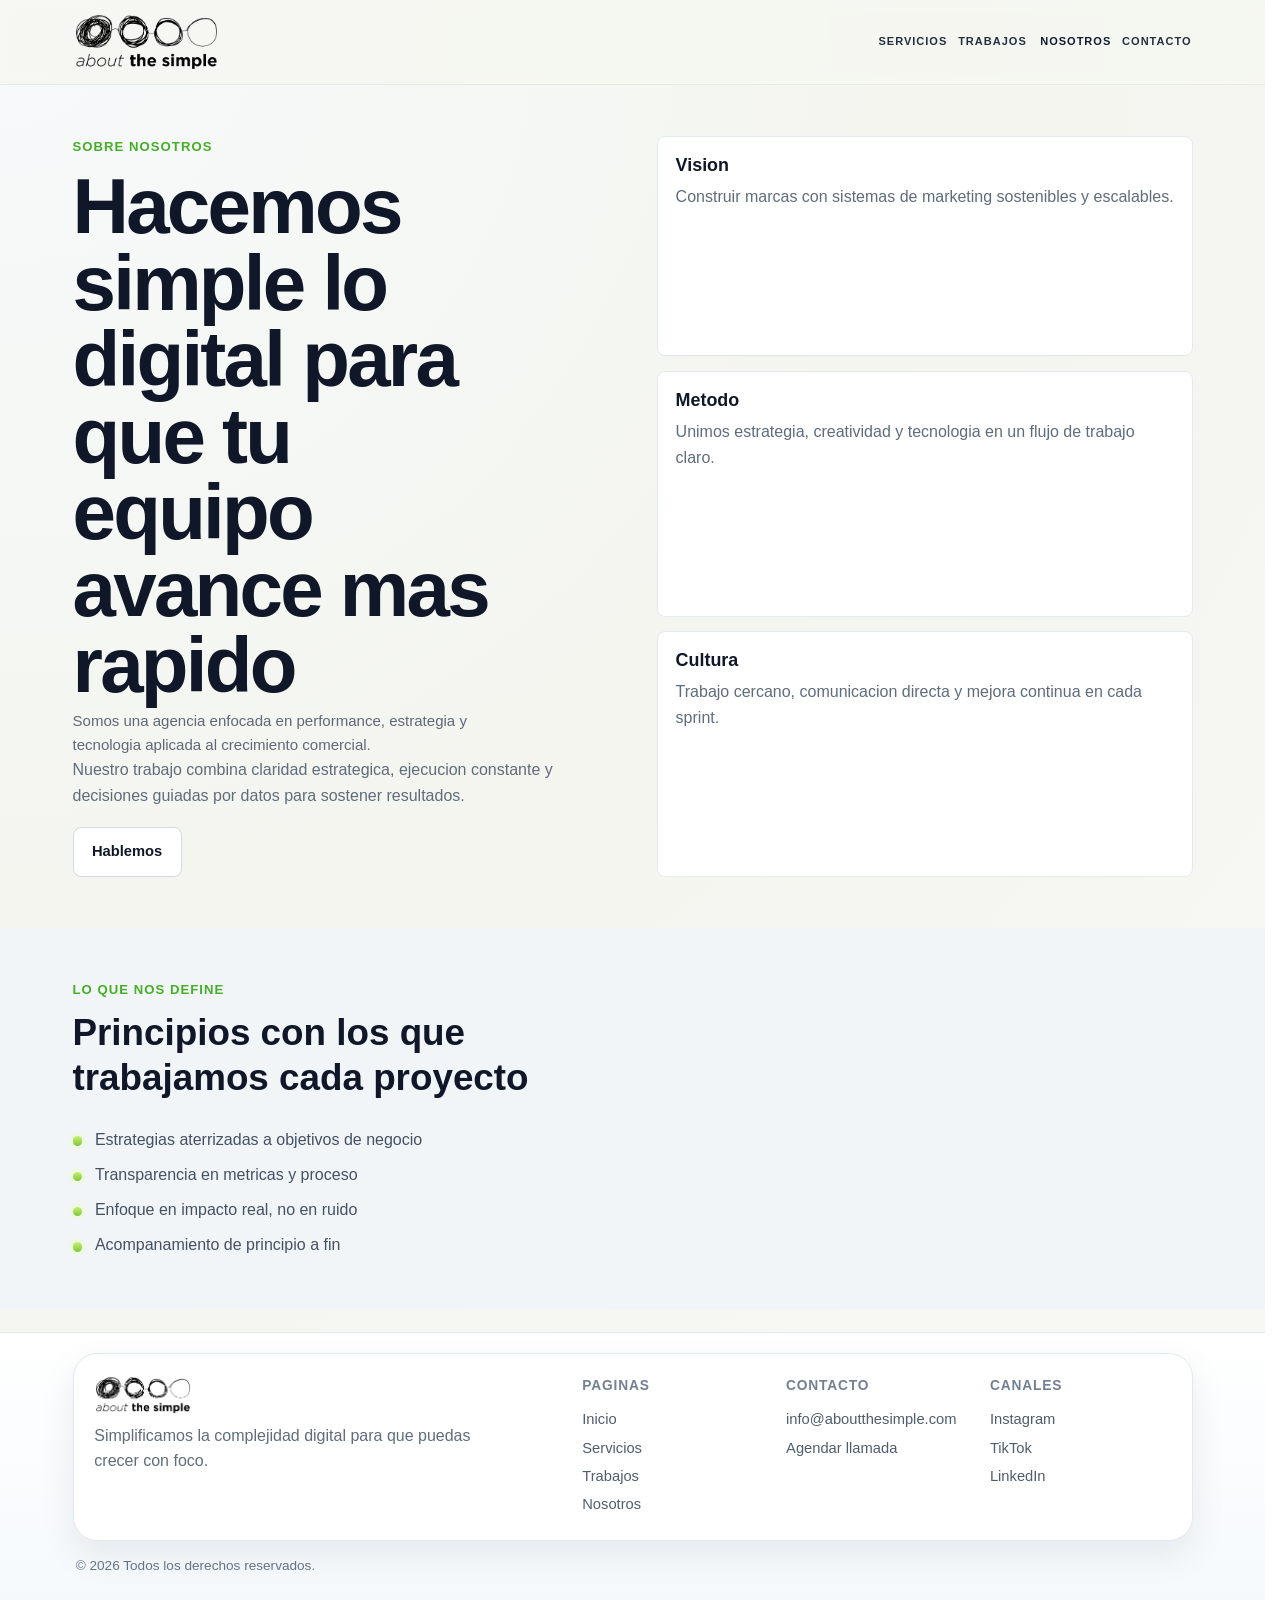
==== AboutTheSimple/nosotros.html @ 00729fb2 "Cambios" ====
<!doctype html>
<html lang="es">
  <head>
    <meta charset="utf-8" />
    <meta name="viewport" content="width=device-width, initial-scale=1" />
    <title>Nosotros | About the Simple</title>
    <meta
      name="description"
      content="Conoce al equipo de About the Simple y nuestro enfoque para simplificar el crecimiento digital."
    />
    <link rel="stylesheet" href="styles.css" />
    <script defer src="script.js"></script>
  </head>
  <body>
    <a class="skip-link" href="#contenido">Saltar al contenido</a>

    <header class="site-header" id="inicio">
      <div class="container nav-wrap">
        <nav class="floating-nav nav-left" aria-label="Navegacion izquierda">
          <a href="servicios.html">Servicios</a>
          <a href="trabajos.html">Trabajos</a>
        </nav>

        <a class="brand" href="index.html#inicio" aria-label="Ir al inicio de About the Simple">
          <img
            class="brand-logo"
            src="assets/about-the-simple-logo-transparent.png"
            width="794"
            height="324"
            alt="About the Simple"
          />
        </a>

        <nav class="floating-nav nav-right" aria-label="Navegacion derecha">
          <a class="is-active" href="nosotros.html">Nosotros</a>
          <a href="index.html#contacto">Contacto</a>
        </nav>

        <button
          class="menu-toggle"
          type="button"
          aria-expanded="false"
          aria-controls="site-nav"
          aria-label="Abrir menu principal"
        >
          <span></span>
          <span></span>
          <span></span>
        </button>

        <nav id="site-nav" class="site-nav" aria-label="Navegacion principal">
          <a href="servicios.html">Servicios</a>
          <a href="trabajos.html">Trabajos</a>
          <a class="is-active" href="nosotros.html">Nosotros</a>
          <a href="index.html#contacto">Contacto</a>
        </nav>
      </div>
    </header>
    <button class="menu-backdrop" type="button" aria-label="Cerrar menu principal" hidden></button>

    <main id="contenido">
      <section class="section">
        <div class="container split">
          <div class="reveal">
            <p class="eyebrow">Sobre nosotros</p>
            <h1>Hacemos simple lo digital para que tu equipo avance mas rapido</h1>
            <p class="lead">
              Somos una agencia enfocada en performance, estrategia y tecnologia aplicada al
              crecimiento comercial.
            </p>
            <p>
              Nuestro trabajo combina claridad estrategica, ejecucion constante y decisiones guiadas
              por datos para sostener resultados.
            </p>
            <a class="btn btn-ghost" href="index.html#contacto">Hablemos</a>
          </div>

          <div class="stack about-stack reveal">
            <article class="surface-card">
              <h3>Vision</h3>
              <p>Construir marcas con sistemas de marketing sostenibles y escalables.</p>
            </article>
            <article class="surface-card">
              <h3>Metodo</h3>
              <p>Unimos estrategia, creatividad y tecnologia en un flujo de trabajo claro.</p>
            </article>
            <article class="surface-card">
              <h3>Cultura</h3>
              <p>Trabajo cercano, comunicacion directa y mejora continua en cada sprint.</p>
            </article>
          </div>
        </div>
      </section>

      <section class="section section-soft">
        <div class="container">
          <div class="section-head reveal">
            <p class="eyebrow">Lo que nos define</p>
            <h2>Principios con los que trabajamos cada proyecto</h2>
          </div>
          <ul class="check-list reveal">
            <li>Estrategias aterrizadas a objetivos de negocio</li>
            <li>Transparencia en metricas y proceso</li>
            <li>Enfoque en impacto real, no en ruido</li>
            <li>Acompanamiento de principio a fin</li>
          </ul>
        </div>
      </section>
    </main>

    <footer class="site-footer taped-footer">
      <div class="container taped-shell reveal">
        <div class="taped-main">
          <div class="taped-brand">
            <a class="brand-link" href="index.html#inicio" aria-label="About the Simple">
              <img
                class="brand-logo brand-logo-footer"
                src="assets/about-the-simple-logo-transparent.png"
                width="794"
                height="324"
                alt="About the Simple"
              />
            </a>
            <p>Simplificamos la complejidad digital para que puedas crecer con foco.</p>
          </div>

          <div class="taped-links">
            <div>
              <h4>Paginas</h4>
              <a href="index.html#inicio">Inicio</a>
              <a href="servicios.html">Servicios</a>
              <a href="trabajos.html">Trabajos</a>
              <a href="nosotros.html">Nosotros</a>
            </div>
            <div>
              <h4>Contacto</h4>
              <a href="mailto:info@aboutthesimple.com">info@aboutthesimple.com</a>
              <a href="index.html#contacto">Agendar llamada</a>
            </div>
            <div>
              <h4>Canales</h4>
              <a href="https://instagram.com/aboutthesimple">Instagram</a>
              <a href="https://tiktok.com/@about.thesimple">TikTok</a>
              <a href="https://linkedin.com/company/aboutthesimple">LinkedIn</a>
            </div>
          </div>
        </div>
      </div>
      <div class="container taped-bottom">
        <div class="bottom-left">
          <p>&copy; <span id="year"></span> Todos los derechos reservados.</p>
        </div>
      </div>
    </footer>
  </body>
</html>
---- AboutTheSimple/styles.css ----
:root {
  --bg: #ffffff;
  --bg-soft: #f2f5f8;
  --surface: #ffffff;
  --text: #0f1728;
  --muted: #5f6c7b;
  --border: #d8e0e8;
  --accent: #16c7e8;
  --accent-soft: #e5fbff;
  --accent-lime: #c5f26f;
  --accent-purple: #6a5eff;
  --shadow-soft: 0 12px 32px rgba(15, 23, 40, 0.1);
  --shadow-card: 0 8px 24px rgba(8, 15, 35, 0.08);
  --radius: 8px;
  --container: min(1120px, 92vw);
  --space-1: clamp(0.6rem, 1vw, 0.85rem);
  --space-2: clamp(0.9rem, 1.5vw, 1.25rem);
  --space-3: clamp(1.2rem, 2vw, 1.75rem);
  --space-4: clamp(1.8rem, 2.8vw, 2.5rem);
  --space-5: clamp(2.4rem, 4vw, 4.2rem);
}

/* Base reset and page scaffolding */
*,
*::before,
*::after {
  box-sizing: border-box;
}

html {
  scroll-behavior: smooth;
  scrollbar-gutter: stable;
}

body {
  margin: 0;
  font-family: "Sora", "Space Grotesk", "Aptos", "Trebuchet MS", sans-serif;
  color: var(--text);
  background: radial-gradient(circle at 0% 0%, #f7fafb 0%, #f4f5ef 45%, #f8f8f5 100%) no-repeat;
  line-height: 1.6;
}

body.nav-open {
  overflow: hidden;
  touch-action: none;
}

img {
  display: block;
  max-width: 100%;
  height: auto;
}

a {
  color: inherit;
  text-decoration: none;
}

.container {
  width: var(--container);
  margin-inline: auto;
}

.section {
  padding: var(--space-5) 0;
}

.section-soft {
  background: var(--bg-soft);
}

.skip-link {
  position: absolute;
  left: 0;
  top: -100%;
  background: var(--text);
  color: #fff;
  padding: 0.7rem 1rem;
  z-index: 9999;
}

.skip-link:focus {
  top: 0;
}

.site-header {
  position: sticky;
  top: 0;
  z-index: 120;
  background: rgba(246, 247, 241, 0.82);
  backdrop-filter: blur(6px);
  border-bottom: 1px solid #e8e9e0;
}

.nav-wrap {
  position: relative;
  display: flex;
  align-items: center;
  justify-content: flex-start;
  gap: 0.32rem;
  min-height: 84px;
}

.brand {
  position: static;
  display: inline-flex;
  align-items: center;
  justify-content: center;
  line-height: 0;
  order: 1;
  margin-right: auto;
}

.brand-logo {
  display: block;
  width: auto;
  height: 60px;
  filter: invert(1);
}

.brand-logo-footer {
  height: 40px;
}

.brand-mark {
  width: 18px;
  height: 18px;
  border-radius: 2px;
  background: linear-gradient(135deg, #f2c62f 0%, #dbac0b 100%);
  transform: rotate(45deg);
}

.floating-nav {
  position: static;
  display: flex;
  align-items: center;
  gap: clamp(0.28rem, 0.7vw, 0.62rem);
}

.nav-left {
  order: 2;
  margin-right: 0.2rem;
}

.nav-right {
  order: 3;
  margin-left: 0.2rem;
}

.floating-nav a {
  color: #222f40;
  font-weight: 700;
  font-size: 0.69rem;
  letter-spacing: 0.09em;
  text-transform: uppercase;
  white-space: nowrap;
  padding: 0.14rem 0.06rem;
  border: 0;
  background: transparent;
  transition: color 0.25s ease;
}

.floating-nav a:hover,
.floating-nav a.is-active {
  color: #101b2f;
}

.site-nav {
  position: fixed;
  top: 0;
  right: 0;
  width: min(280px, 82vw);
  height: 100dvh;
  display: flex;
  flex-direction: column;
  align-items: stretch;
  gap: 0.35rem;
  padding: 5.1rem 1rem 1rem;
  background: rgba(255, 255, 255, 0.97);
  backdrop-filter: blur(9px);
  border-left: 1px solid #dbe5ee;
  box-shadow: -24px 0 40px rgba(15, 23, 42, 0.13);
  transform: translateX(106%);
  opacity: 0;
  pointer-events: none;
  transition:
    transform 0.45s cubic-bezier(0.22, 1, 0.36, 1),
    opacity 0.3s ease;
  z-index: 75;
}

.site-nav.is-open {
  transform: translateX(0);
  opacity: 1;
  pointer-events: auto;
}

.site-nav a {
  color: #4e5a68;
  font-weight: 600;
  font-size: 1rem;
  padding: 0.75rem 0.7rem;
  border-radius: 8px;
  background: #ffffff;
  border: 1px solid #e2e9f0;
  box-shadow: 0 4px 14px rgba(15, 23, 42, 0.05);
  transform: translateX(18px);
  opacity: 0;
  transition:
    color 0.2s ease,
    transform 0.35s ease,
    opacity 0.35s ease,
    background-color 0.2s ease;
}

.site-nav a:hover,
.site-nav a.is-active {
  color: var(--text);
  background: #f4fbff;
}

.site-nav.is-open a {
  transform: translateX(0);
  opacity: 1;
}

.site-nav.is-open a:nth-child(1) {
  transition-delay: 0.08s;
}

.site-nav.is-open a:nth-child(2) {
  transition-delay: 0.14s;
}

.site-nav.is-open a:nth-child(3) {
  transition-delay: 0.2s;
}

.site-nav.is-open a:nth-child(4) {
  transition-delay: 0.26s;
}

.site-nav.is-open a:nth-child(5) {
  transition-delay: 0.32s;
}

.site-nav .btn {
  margin-top: 0.35rem;
  text-decoration: none;
  color: #fff;
  border: 0;
  box-shadow: var(--shadow-card);
}

.site-nav .btn:hover,
.site-nav .btn:focus-visible,
.site-nav .btn.is-active {
  color: #fff;
  background: linear-gradient(90deg, var(--accent) 0%, #0ea8c3 100%);
}

.menu-toggle {
  display: none;
  width: 44px;
  height: 44px;
  border-radius: var(--radius);
  border: 1px solid #dce7f1;
  background: rgba(255, 255, 255, 0.96);
  padding: 0.7rem;
  cursor: pointer;
  position: fixed;
  top: 18px;
  right: max(1.1rem, calc((100vw - var(--container)) / 2));
  z-index: 95;
  transition:
    background-color 0.2s ease,
    border-color 0.2s ease,
    opacity 0.35s ease,
    transform 0.45s cubic-bezier(0.22, 1, 0.36, 1);
}

.menu-toggle span {
  display: block;
  position: absolute;
  left: 10px;
  width: 22px;
  height: 2px;
  margin: 0;
  background: #243046;
  transition: transform 0.3s ease, opacity 0.2s ease, top 0.2s ease;
}

.menu-toggle span:nth-child(1) {
  top: 13px;
}

.menu-toggle span:nth-child(2) {
  top: 20px;
}

.menu-toggle span:nth-child(3) {
  top: 27px;
}

.menu-toggle.is-open {
  background: rgba(255, 255, 255, 0.96);
  border-color: #dce7f1;
}

.menu-toggle.is-open span:nth-child(1) {
  top: 20px;
  transform: rotate(45deg);
}

.menu-toggle.is-open span:nth-child(2) {
  opacity: 0;
}

.menu-toggle.is-open span:nth-child(3) {
  top: 20px;
  transform: rotate(-45deg);
}

.menu-backdrop {
  position: fixed;
  inset: 0;
  border: 0;
  padding: 0;
  background: rgba(7, 15, 29, 0.3);
  backdrop-filter: blur(2px);
  opacity: 0;
  pointer-events: none;
  transition: opacity 0.28s ease;
  z-index: 70;
}

.menu-backdrop.is-open {
  opacity: 1;
  pointer-events: auto;
}

/* Hero */
.hero {
  position: relative;
  padding-top: clamp(2.8rem, 7.5vw, 6.1rem);
  padding-bottom: clamp(2.6rem, 5vw, 4rem);
}

.hero-grid {
  display: grid;
  grid-template-columns: 1.08fr 0.92fr;
  align-items: center;
  gap: clamp(2rem, 4.2vw, 3.4rem);
}

.hero-bounce {
  opacity: 0;
  will-change: transform, opacity;
  animation: hero-slide-bounce 1.15s cubic-bezier(0.22, 1, 0.36, 1) 0.12s forwards;
}

.hero-chip {
  display: inline-flex;
  align-items: center;
  margin: 0 0 1rem;
  padding: 0.42rem 0.9rem;
  border-radius: 999px;
  background: #f2c22a;
  color: #1d2431;
  font-weight: 800;
  font-size: 0.74rem;
  letter-spacing: 0.08em;
  text-transform: uppercase;
}

.eyebrow {
  margin: 0 0 0.7rem;
  color: #44af26;
  font-weight: 700;
  font-size: 0.82rem;
  text-transform: uppercase;
  letter-spacing: 0.08em;
}

h1,
h2,
h3 {
  margin: 0;
  font-family: "Space Grotesk", "Sora", "Aptos", sans-serif;
  line-height: 1.2;
  text-wrap: balance;
}

h1 {
  font-size: clamp(2.4rem, 6.1vw, 5.35rem);
  line-height: 0.98;
  letter-spacing: -0.035em;
  max-width: 9.8ch;
}

.hero-highlight {
  color: #9bb7b0;
  font-style: italic;
  font-weight: 700;
}

.hero-flow {
  margin: 1.45rem 0 1.2rem;
  height: 20px;
  position: relative;
}

.hero-flow::before {
  content: "";
  position: absolute;
  left: -2%;
  right: -6%;
  top: 8px;
  height: 2px;
  background: linear-gradient(90deg, #d8dad4, #e6e7de);
}

.hero-flow span {
  position: absolute;
  left: 42%;
  top: -2px;
  width: 160px;
  height: 24px;
  border: 2px solid #d8dad4;
  border-left: 0;
  border-radius: 0 999px 999px 0;
  background: transparent;
}

h2 {
  font-size: clamp(1.55rem, 3vw, 2.3rem);
  margin-bottom: 1rem;
}

h3 {
  font-size: 1.12rem;
  margin-bottom: 0.5rem;
}

p {
  margin: 0;
  color: var(--muted);
}

.lead {
  margin-top: 0.3rem;
  max-width: 52ch;
  color: #5f6878;
  font-size: 0.94rem;
}

.hero-actions {
  display: flex;
  flex-wrap: wrap;
  align-items: center;
  gap: 1rem;
  margin-top: 1.8rem;
}

.hero-primary {
  display: inline-flex;
  align-items: center;
  gap: 0.58rem;
  background: #0b111c;
  color: #fff;
  border-radius: 999px;
  border: 1px solid #151e2e;
  padding: 0.78rem 0.82rem 0.78rem 1.1rem;
  font-weight: 700;
  font-size: 0.78rem;
  letter-spacing: 0.08em;
  text-transform: uppercase;
}

.hero-primary span {
  display: inline-grid;
  place-items: center;
  width: 22px;
  height: 22px;
  border-radius: 999px;
  border: 1px solid rgba(255, 255, 255, 0.45);
  font-size: 0.94rem;
}

.hero-secondary {
  color: #202d3d;
  font-weight: 700;
  letter-spacing: 0.07em;
  text-transform: uppercase;
  font-size: 0.77rem;
}

.hero-secondary:hover,
.hero-secondary:focus-visible {
  color: #0f1728;
}

.btn {
  display: inline-flex;
  align-items: center;
  justify-content: center;
  gap: 0.45rem;
  background: linear-gradient(90deg, var(--accent) 0%, #0ea8c3 100%);
  color: #fff;
  border: 0;
  border-radius: var(--radius);
  padding: 0.75rem 1.15rem;
  font-weight: 700;
  font-size: 0.92rem;
  cursor: pointer;
  box-shadow: var(--shadow-card);
  transition: transform 0.2s ease, box-shadow 0.2s ease;
}

.btn:hover,
.btn:focus-visible {
  transform: translateY(-1px);
  box-shadow: 0 12px 24px rgba(22, 199, 232, 0.25);
}

.btn-sm {
  padding: 0.62rem 0.9rem;
  font-size: 0.85rem;
}

.btn-ghost {
  margin-top: 1.2rem;
  background: #fff;
  color: #0f1728;
  border: 1px solid #cfdae5;
  box-shadow: none;
}

.text-link {
  color: #334155;
  text-decoration: underline;
  text-decoration-color: #bccad8;
  text-underline-offset: 3px;
  font-weight: 600;
}

.hero-media {
  margin: 0;
  position: relative;
  border-radius: 18px;
  overflow: hidden;
  background: linear-gradient(145deg, #eee7d2, #f7f5eb);
  border: 1px solid #eee9d9;
  min-height: 520px;
  display: grid;
  align-items: end;
}

.hero-media::before {
  content: "";
  position: absolute;
  top: 6%;
  right: -10%;
  width: 70%;
  height: 40%;
  border-radius: 30px;
  background: rgba(215, 208, 177, 0.25);
}

.hero-media img {
  border-radius: 0;
  box-shadow: none;
  border: 0;
  width: 100%;
  height: 100%;
  object-fit: cover;
}

.hero-note {
  position: absolute;
  left: clamp(0.6rem, 2vw, 1.2rem);
  bottom: 10%;
  background: #fff;
  border-radius: var(--radius);
  border: 1px solid #e5ebf1;
  box-shadow: var(--shadow-card);
  padding: 0.75rem 0.95rem;
  color: #2a3a4b;
  font-weight: 600;
}

.hero-note span {
  display: block;
  font-weight: 400;
  color: #5b6978;
  font-size: 0.85rem;
}

.hero-note-metric small {
  display: block;
  font-size: 0.74rem;
  color: #5f6d7f;
}

.hero-note-metric strong {
  display: block;
  margin-top: 0.12rem;
  font-size: 2.12rem;
  color: #121b2a;
  line-height: 1;
}

.hero-note-mini {
  left: auto;
  right: 40%;
  bottom: 41%;
  width: 52px;
  height: 52px;
  display: grid;
  place-items: center;
  font-size: 0.82rem;
  letter-spacing: 0.08em;
  font-weight: 800;
  color: #1f2a3c;
  background: #f2c22a;
  border-color: #e8ba24;
  box-shadow: 0 10px 24px rgba(36, 38, 45, 0.18);
}

.stats-strip {
  background: transparent;
  border: 0;
}

.stats-shell {
  border-radius: 28px;
  overflow: hidden;
  border: 1px solid #e4e2d6;
  background: linear-gradient(90deg, #dde7e7 0%, #ece8da 100%);
}

.stats-grid {
  min-height: 154px;
  display: grid;
  align-items: center;
  grid-template-columns: repeat(4, 1fr);
  gap: 0;
}

.stat {
  text-align: center;
  padding: 1.1rem 0.9rem;
  border-right: 1px solid rgba(54, 69, 86, 0.1);
}

.stat:last-child {
  border-right: 0;
}

.stat-value {
  margin-bottom: 0.55rem;
  color: var(--text);
  font-weight: 800;
  font-size: clamp(1.9rem, 4vw, 2.8rem);
  line-height: 1;
}

.stat-label {
  font-size: 0.72rem;
  color: #667384;
  letter-spacing: 0.12em;
  text-transform: uppercase;
}

/* Shared card and grid patterns */
.split {
  display: grid;
  grid-template-columns: repeat(2, minmax(0, 1fr));
  gap: clamp(1.4rem, 4vw, 3rem);
}

.stack {
  display: grid;
  gap: 0.9rem;
}

.about-stack {
  perspective: 1000px;
}

.about-stack .surface-card {
  transform-origin: top center;
  will-change: transform, opacity, clip-path;
}

.surface-card {
  position: relative;
  overflow: hidden;
  padding: 1.1rem;
  border-radius: var(--radius);
  border: 1px solid #e2e9f0;
  background: #fff;
  box-shadow: var(--shadow-card);
}

.surface-card::after,
.service-card::after {
  content: "";
  position: absolute;
  inset: -40% auto -40% -60%;
  width: 44%;
  background: linear-gradient(95deg, transparent 0%, rgba(255, 255, 255, 0.55) 50%, transparent 100%);
  transform: translateX(-160%) rotate(8deg);
  transition: transform 0.85s ease;
  pointer-events: none;
}

.section-head {
  max-width: 76ch;
  margin-bottom: 1.7rem;
}

.service-grid {
  display: grid;
  grid-template-columns: repeat(2, minmax(0, 1fr));
  gap: 1rem;
}

.service-card {
  position: relative;
  overflow: hidden;
  padding: 1.2rem;
  border-radius: var(--radius);
  border: 1px solid #dce5ee;
  background: #fff;
  box-shadow: var(--shadow-card);
}

.service-card p {
  margin-bottom: 0.85rem;
}

.tag-flow {
  margin: 1.4rem 0 0;
  padding: 0;
  list-style: none;
  display: flex;
  flex-wrap: wrap;
  gap: 0.7rem;
}

.tag-flow li {
  border-radius: var(--radius);
  background: #f7fbff;
  border: 1px solid #dbe9f4;
  padding: 0.55rem 0.72rem;
  font-size: 0.86rem;
  color: #435265;
}

.check-list {
  list-style: none;
  padding: 0;
  margin: 1rem 0 0;
  display: grid;
  gap: 0.6rem;
}

.check-list li {
  position: relative;
  padding-left: 1.4rem;
  color: #445163;
}

.check-list li::before {
  content: "";
  position: absolute;
  left: 0;
  top: 0.6rem;
  width: 0.6rem;
  height: 0.6rem;
  border-radius: 50%;
  background: linear-gradient(180deg, var(--accent-lime), #7ec53b);
  box-shadow: 0 0 0 4px #eef8e4;
}

.kpi-grid {
  display: grid;
  grid-template-columns: repeat(2, minmax(0, 1fr));
  gap: 0.8rem;
}

.kpi {
  min-height: 152px;
  border-radius: var(--radius);
  color: #fff;
  padding: 1rem;
  display: grid;
  align-content: end;
  box-shadow: var(--shadow-card);
}

.kpi p {
  font-size: 2rem;
  font-weight: 800;
  color: #fff;
}

.kpi span {
  color: rgba(255, 255, 255, 0.9);
  font-size: 0.88rem;
}

.kpi-dark {
  background: linear-gradient(145deg, #1b2736, #06090f);
}

.kpi-cyan {
  background: linear-gradient(145deg, #0ec2eb, #1295be);
}

.kpi-purple {
  background: linear-gradient(145deg, #6b62ff, #5a4ad0);
}

.kpi-image {
  background:
    linear-gradient(145deg, rgba(15, 30, 64, 0.45), rgba(8, 22, 50, 0.45)),
    repeating-linear-gradient(
      90deg,
      #0c4c79 0,
      #0c4c79 12px,
      #0d6ea9 12px,
      #0d6ea9 24px
    );
}

.logo-grid {
  display: grid;
  grid-template-columns: repeat(3, minmax(0, 1fr));
  gap: 0.9rem;
}

.logo-card {
  width: 100%;
  border: 1px solid #dde5ee;
  border-radius: var(--radius);
  box-shadow: var(--shadow-card);
  background: #fff;
}

.surface-card,
.service-card,
.kpi,
.logo-card {
  transition:
    transform 0.45s cubic-bezier(0.22, 1, 0.36, 1),
    box-shadow 0.45s cubic-bezier(0.22, 1, 0.36, 1),
    border-color 0.3s ease;
  will-change: transform;
}

.surface-card:hover,
.service-card:hover,
.logo-card:hover,
.kpi:hover {
  transform: translateY(-7px) scale(1.01);
  box-shadow: 0 18px 36px rgba(8, 15, 35, 0.14);
}

.surface-card:hover::after,
.service-card:hover::after {
  transform: translateX(340%) rotate(8deg);
}

.surface-card:hover,
.service-card:hover,
.logo-card:hover {
  border-color: #c7d9e8;
}

.cta-section {
  background: linear-gradient(180deg, #ffffff 0%, #f8fcff 100%);
}

.cta-shell {
  border: 1px solid #deebf7;
  border-radius: var(--radius);
  background: #fff;
  box-shadow: var(--shadow-soft);
  padding: clamp(1.2rem, 3vw, 2rem);
  display: grid;
  grid-template-columns: 1fr 1fr;
  gap: 1.2rem;
}

.social-list {
  margin: 1rem 0 0;
  list-style: none;
  padding: 0;
  display: flex;
  flex-wrap: wrap;
  gap: 0.45rem;
}

.social-list a {
  display: inline-flex;
  align-items: center;
  border: 1px solid #dbe7f2;
  border-radius: 999px;
  padding: 0.42rem 0.66rem;
  font-size: 0.84rem;
  color: #39485c;
}

.contact-form {
  border: 1px solid #dde8f2;
  border-radius: var(--radius);
  background: #fafcff;
  padding: 1rem;
  display: grid;
  gap: 0.45rem;
}

.contact-form h3 {
  margin-bottom: 0.25rem;
}

.contact-form label {
  font-size: 0.88rem;
  color: #425063;
  margin-top: 0.25rem;
}

.contact-form input,
.contact-form textarea {
  width: 100%;
  border: 1px solid #cfdce8;
  border-radius: 8px;
  font: inherit;
  padding: 0.65rem 0.72rem;
  background: #fff;
}

.contact-form input:focus-visible,
.contact-form textarea:focus-visible,
.btn:focus-visible,
.hero-primary:focus-visible,
.floating-nav a:focus-visible,
.site-nav a:focus-visible,
.text-link:focus-visible,
.social-list a:focus-visible {
  outline: 3px solid rgba(22, 199, 232, 0.28);
  outline-offset: 2px;
}

.taped-footer {
  margin-top: 1.4rem;
  border-top: 1px solid #e1e8f1;
  padding: 1.3rem 0 2rem;
  background: linear-gradient(180deg, #ffffff 0%, #f5f9fc 100%);
}

.taped-shell {
  position: relative;
  border-radius: 24px;
  border: 1px solid #e0e8f1;
  background: #ffffff;
  box-shadow: 0 14px 36px rgba(8, 15, 35, 0.08);
  padding: clamp(1rem, 2vw, 1.3rem);
}

.tape {
  position: absolute;
  top: -15px;
  width: 74px;
  height: 34px;
  background: #222;
  opacity: 0.93;
  pointer-events: none;
  border-radius: 3px;
}

.tape::before {
  content: "";
  position: absolute;
  inset: 4px;
  border: 1px dashed rgba(255, 255, 255, 0.18);
  border-radius: 2px;
}

.tape-left {
  left: -16px;
  transform: rotate(-24deg);
}

.tape-right {
  right: -16px;
  transform: rotate(78deg);
}

.taped-main {
  display: grid;
  grid-template-columns: minmax(0, 1.1fr) minmax(0, 1.4fr);
  gap: clamp(1rem, 2vw, 2rem);
  align-items: start;
}

.brand-link {
  display: inline-flex;
  align-items: center;
  line-height: 0;
  margin-bottom: 0.45rem;
}

.taped-brand p {
  max-width: 44ch;
  color: #5f6d7c;
}

.taped-links {
  display: grid;
  grid-template-columns: repeat(3, minmax(0, 1fr));
  gap: clamp(0.9rem, 1.8vw, 1.6rem);
}

.taped-links h4 {
  margin: 0 0 0.55rem;
  font-size: 0.86rem;
  text-transform: uppercase;
  letter-spacing: 0.06em;
  color: #738093;
}

.taped-links a {
  display: block;
  font-size: 0.92rem;
  color: #4f5d6d;
  padding: 0.15rem 0;
  width: fit-content;
  transition: color 0.2s ease;
}

.taped-links a:hover {
  color: #132034;
}

.taped-bottom {
  display: flex;
  justify-content: space-between;
  align-items: center;
  gap: 1rem;
  margin-top: 0.85rem;
  padding: 0 0.2rem;
}

.bottom-left p {
  margin: 0;
  font-size: 0.85rem;
  color: #687687;
}

.legal-links {
  margin-top: 0.42rem;
  display: flex;
  flex-wrap: wrap;
  gap: 0.75rem;
}

.legal-links a {
  font-size: 0.83rem;
  color: #6d7b8a;
}

.footer-social {
  display: flex;
  align-items: center;
  gap: 0.6rem;
}

.footer-social a {
  width: 36px;
  height: 36px;
  border-radius: 999px;
  border: 1px solid #d7e1eb;
  background: #fff;
  display: inline-flex;
  align-items: center;
  justify-content: center;
  transition: transform 0.2s ease, border-color 0.2s ease;
}

.footer-social a:hover {
  transform: translateY(-2px);
  border-color: #b8cde0;
}

.footer-social svg {
  width: 16px;
  height: 16px;
  fill: #3e4b5e;
}

.taped-links a:focus-visible,
.legal-links a:focus-visible,
.footer-social a:focus-visible,
.brand-link:focus-visible {
  outline: 3px solid rgba(22, 199, 232, 0.28);
  outline-offset: 2px;
}

/* Motion utility */
.reveal {
  opacity: 0;
  transform: translateY(16px);
  transition: opacity 0.55s ease, transform 0.55s ease;
}

.reveal.is-visible {
  opacity: 1;
  transform: translateY(0);
}

.service-card.reveal.is-visible,
.stat.reveal.is-visible,
.logo-card.reveal.is-visible {
  animation: card-rise 0.75s cubic-bezier(0.22, 1, 0.36, 1) both;
}

.service-grid .service-card.reveal.is-visible:nth-child(1),
.stats-grid .stat.reveal.is-visible:nth-child(1),
.logo-grid .logo-card.reveal.is-visible:nth-child(1) {
  animation-delay: 0.05s;
}

.service-grid .service-card.reveal.is-visible:nth-child(2),
.stats-grid .stat.reveal.is-visible:nth-child(2),
.logo-grid .logo-card.reveal.is-visible:nth-child(2) {
  animation-delay: 0.12s;
}

.service-grid .service-card.reveal.is-visible:nth-child(3),
.stats-grid .stat.reveal.is-visible:nth-child(3),
.logo-grid .logo-card.reveal.is-visible:nth-child(3) {
  animation-delay: 0.19s;
}

.service-grid .service-card.reveal.is-visible:nth-child(4),
.stats-grid .stat.reveal.is-visible:nth-child(4),
.logo-grid .logo-card.reveal.is-visible:nth-child(4) {
  animation-delay: 0.26s;
}

.logo-grid .logo-card.reveal.is-visible:nth-child(5) {
  animation-delay: 0.33s;
}

.logo-grid .logo-card.reveal.is-visible:nth-child(6) {
  animation-delay: 0.4s;
}

.stack:not(.about-stack).reveal.is-visible .surface-card,
.kpi-grid.reveal.is-visible .kpi {
  animation: card-rise 0.75s cubic-bezier(0.22, 1, 0.36, 1) both;
}

.about-stack.reveal.is-visible .surface-card {
  animation: about-card-deploy 0.86s cubic-bezier(0.22, 1, 0.36, 1) both;
}

.about-stack.reveal.is-visible .surface-card:nth-child(1) {
  animation-delay: 0.06s;
  z-index: 3;
}

.about-stack.reveal.is-visible .surface-card:nth-child(2) {
  animation-delay: 0.22s;
  z-index: 2;
}

.about-stack.reveal.is-visible .surface-card:nth-child(3) {
  animation-delay: 0.38s;
  z-index: 1;
}

.stack:not(.about-stack).reveal.is-visible .surface-card:nth-child(1),
.kpi-grid.reveal.is-visible .kpi:nth-child(1) {
  animation-delay: 0.08s;
}

.stack:not(.about-stack).reveal.is-visible .surface-card:nth-child(2),
.kpi-grid.reveal.is-visible .kpi:nth-child(2) {
  animation-delay: 0.16s;
}

.stack:not(.about-stack).reveal.is-visible .surface-card:nth-child(3),
.kpi-grid.reveal.is-visible .kpi:nth-child(3) {
  animation-delay: 0.24s;
}

.kpi-grid.reveal.is-visible .kpi:nth-child(4) {
  animation-delay: 0.32s;
}

@keyframes hero-slide-bounce {
  0% {
    opacity: 0;
    transform: translateX(-84px) scale(0.985);
  }
  58% {
    opacity: 1;
    transform: translateX(18px) scale(1.01);
  }
  77% {
    transform: translateX(-6px) scale(0.998);
  }
  100% {
    opacity: 1;
    transform: translateX(0) scale(1);
  }
}

@keyframes card-rise {
  0% {
    opacity: 0;
    transform: translateY(18px) scale(0.98);
  }
  65% {
    opacity: 1;
    transform: translateY(-3px) scale(1.005);
  }
  100% {
    opacity: 1;
    transform: translateY(0) scale(1);
  }
}

@keyframes about-card-deploy {
  0% {
    opacity: 0;
    transform: translateY(-24px) rotateX(14deg) scale(0.97);
    clip-path: inset(0 0 96% 0 round 8px);
  }
  62% {
    opacity: 1;
    transform: translateY(4px) rotateX(0deg) scale(1.006);
    clip-path: inset(0 0 0 0 round 8px);
  }
  100% {
    opacity: 1;
    transform: translateY(0) rotateX(0deg) scale(1);
    clip-path: inset(0 0 0 0 round 8px);
  }
}

@media (prefers-reduced-motion: reduce) {
  .hero-bounce,
  .service-card.reveal.is-visible,
  .stat.reveal.is-visible,
  .logo-card.reveal.is-visible,
  .stack.reveal.is-visible .surface-card,
  .kpi-grid.reveal.is-visible .kpi {
    animation: none;
  }

  .reveal,
  .surface-card,
  .service-card,
  .kpi,
  .logo-card,
  .stat {
    transition: none;
  }

  .hero-bounce {
    opacity: 1;
    transform: none;
  }
}

@media (max-width: 960px) {
  .hero-grid,
  .split,
  .cta-shell,
  .taped-main {
    grid-template-columns: 1fr;
  }

  .service-grid {
    grid-template-columns: 1fr;
  }

  .taped-links {
    grid-template-columns: repeat(2, minmax(0, 1fr));
  }

  .taped-bottom {
    flex-direction: column;
    align-items: flex-start;
  }

  .logo-grid {
    grid-template-columns: repeat(2, minmax(0, 1fr));
  }

  .stats-grid {
    grid-template-columns: repeat(2, 1fr);
    padding: 1rem 0;
  }

  .hero-note {
    bottom: 12px;
  }

  .hero-flow {
    display: none;
  }

  .hero-media {
    min-height: 420px;
  }

  .tape {
    display: none;
  }
}

@media (max-width: 980px) {
  .floating-nav {
    display: none;
  }

  .menu-toggle {
    display: block;
    right: 4vw;
  }

  .kpi-grid,
  .logo-grid,
  .stats-grid {
    grid-template-columns: 1fr;
  }
}

@media (max-width: 560px) {
  .brand-logo {
    height: 46px;
  }

  .brand-logo-footer {
    height: 34px;
  }

  h1 {
    font-size: clamp(2rem, 12vw, 3rem);
  }

  .hero-note-mini {
    right: 34%;
    bottom: 43%;
    width: 44px;
    height: 44px;
    font-size: 0.72rem;
  }

  .hero-media {
    min-height: 340px;
  }

  .taped-links {
    grid-template-columns: 1fr;
  }

  .legal-links {
    gap: 0.55rem;
  }
}
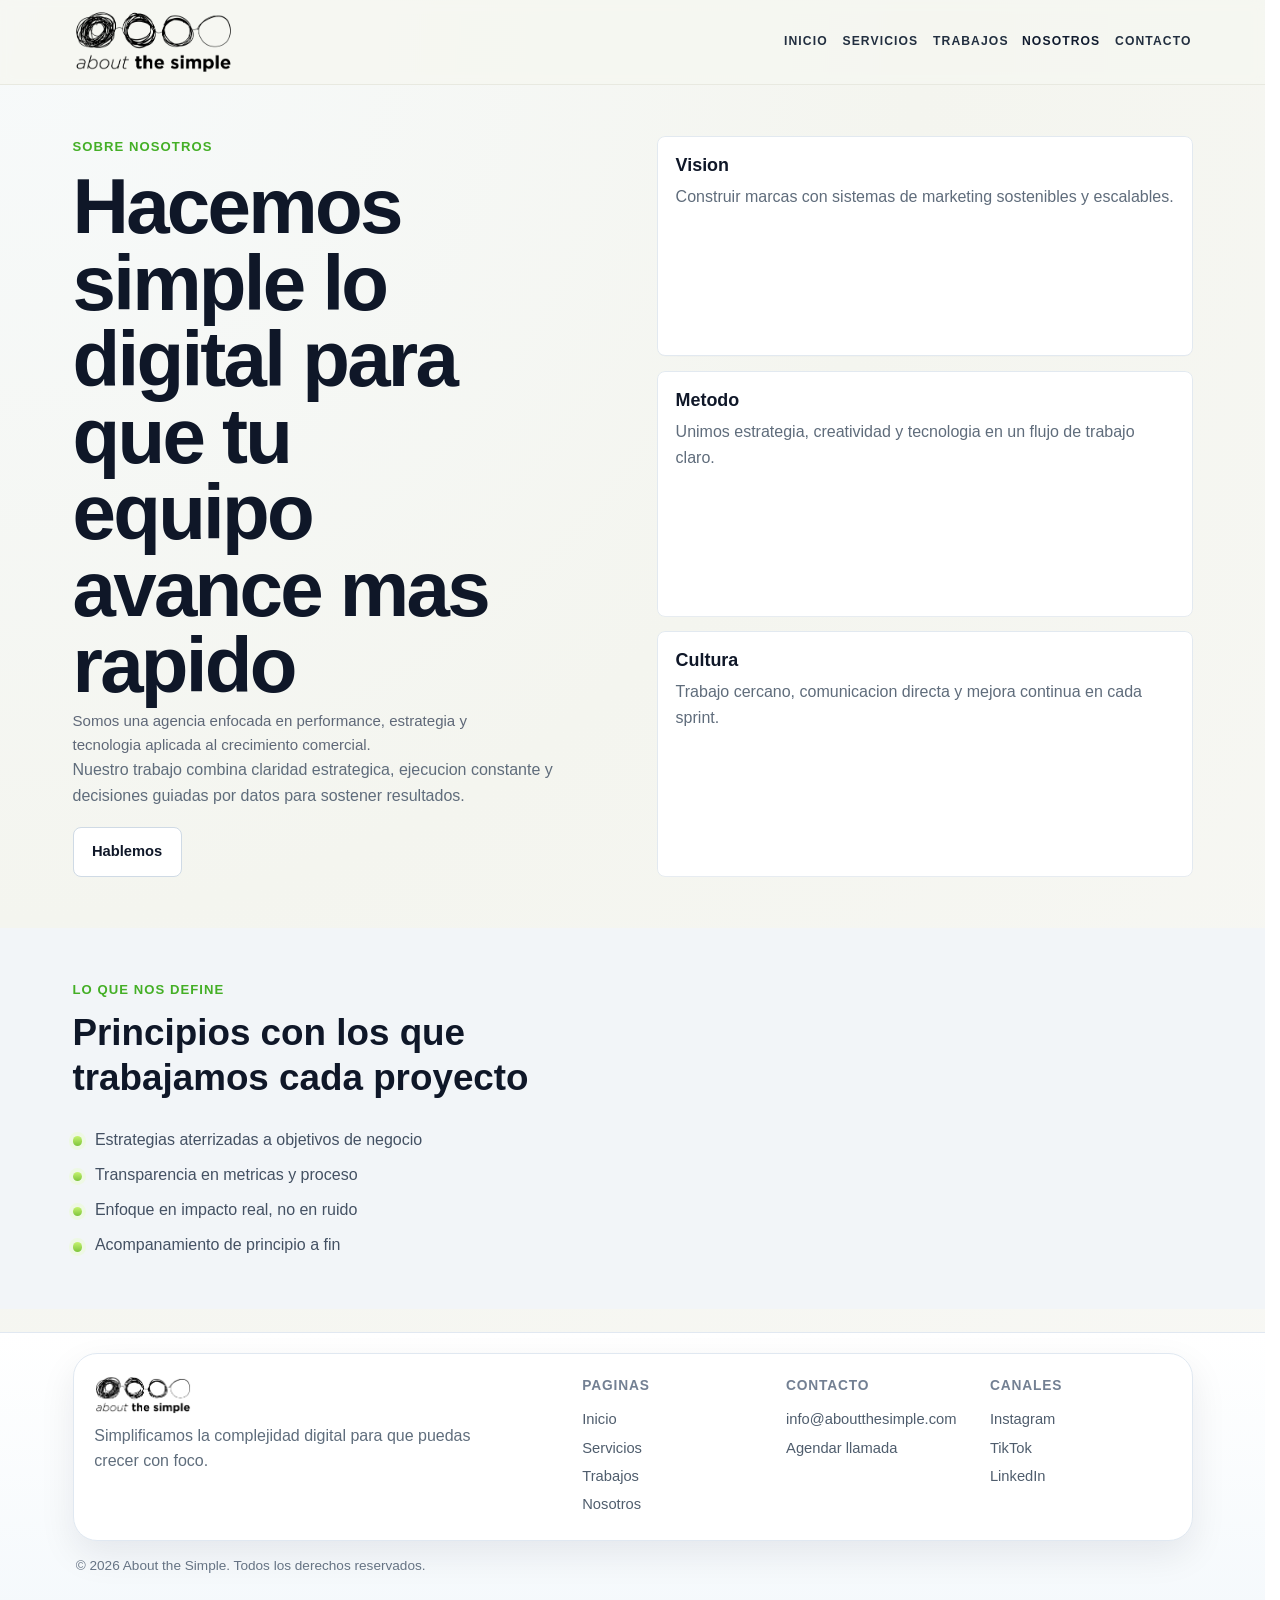
==== commit 620dd112: "Cambios Modificacion en paginas y agregue imagenes nuevas" ====
--- a/AboutTheSimple/nosotros.html
+++ b/AboutTheSimple/nosotros.html
@@ -17,6 +17,7 @@
     <header class="site-header" id="inicio">
       <div class="container nav-wrap">
         <nav class="floating-nav nav-left" aria-label="Navegacion izquierda">
+          <a href="index.html#inicio">Inicio</a>
           <a href="servicios.html">Servicios</a>
           <a href="trabajos.html">Trabajos</a>
         </nav>
@@ -49,6 +50,7 @@
         </button>
 
         <nav id="site-nav" class="site-nav" aria-label="Navegacion principal">
+          <a href="index.html#inicio">Inicio</a>
           <a href="servicios.html">Servicios</a>
           <a href="trabajos.html">Trabajos</a>
           <a class="is-active" href="nosotros.html">Nosotros</a>
@@ -148,7 +150,7 @@
       </div>
       <div class="container taped-bottom">
         <div class="bottom-left">
-          <p>&copy; <span id="year"></span> Todos los derechos reservados.</p>
+          <p>&copy; <span id="year"></span> About the Simple. Todos los derechos reservados.</p>
         </div>
       </div>
     </footer>
--- a/AboutTheSimple/styles.css
+++ b/AboutTheSimple/styles.css
@@ -40,6 +40,10 @@
   line-height: 1.6;
 }
 
+body.is-loading {
+  overflow: hidden;
+}
+
 body.nav-open {
   overflow: hidden;
   touch-action: none;
@@ -83,6 +87,36 @@
   top: 0;
 }
 
+.page-loader {
+  position: fixed;
+  inset: 0;
+  z-index: 9999;
+  display: grid;
+  place-items: center;
+  background: #000;
+  opacity: 1;
+  visibility: visible;
+  will-change: opacity;
+}
+
+.page-loader-logo {
+  width: min(64vw, 340px);
+  height: auto;
+  filter: brightness(0) invert(1);
+  opacity: 0;
+  transform: translateY(8px) scale(0.97);
+  animation: loader-logo-in 0.6s cubic-bezier(0.22, 1, 0.36, 1) 0.12s forwards;
+}
+
+.page-loader.is-hidden {
+  pointer-events: none;
+  animation: loader-fade-out 0.95s ease forwards;
+}
+
+.page-loader.is-hidden .page-loader-logo {
+  animation: loader-logo-out 0.5s ease-out forwards;
+}
+
 .site-header {
   position: sticky;
   top: 0;
@@ -114,7 +148,7 @@
 .brand-logo {
   display: block;
   width: auto;
-  height: 60px;
+  height: 66px;
   filter: invert(1);
 }
 
@@ -134,7 +168,7 @@
   position: static;
   display: flex;
   align-items: center;
-  gap: clamp(0.28rem, 0.7vw, 0.62rem);
+  gap: clamp(0.44rem, 1vw, 0.9rem);
 }
 
 .nav-left {
@@ -148,21 +182,32 @@
 }
 
 .floating-nav a {
+  position: relative;
   color: #222f40;
   font-weight: 700;
-  font-size: 0.69rem;
+  font-size: 0.76rem;
   letter-spacing: 0.09em;
   text-transform: uppercase;
   white-space: nowrap;
   padding: 0.14rem 0.06rem;
   border: 0;
   background: transparent;
-  transition: color 0.25s ease;
-}
-
-.floating-nav a:hover,
+  transform-origin: center;
+  transition:
+    color 0.25s ease,
+    transform 0.25s ease,
+    margin 0.25s ease;
+}
+
 .floating-nav a.is-active {
   color: #101b2f;
+}
+
+.floating-nav a:hover {
+  color: #d4af37;
+  z-index: 2;
+  margin-inline: -0.12rem;
+  transform: scale(1.08);
 }
 
 .site-nav {
@@ -630,6 +675,7 @@
 .stats-strip {
   background: transparent;
   border: 0;
+  margin-top: clamp(1rem, 2.2vw, 1.8rem);
 }
 
 .stats-shell {
@@ -670,6 +716,138 @@
   color: #667384;
   letter-spacing: 0.12em;
   text-transform: uppercase;
+}
+
+/* Hero - simple layout */
+.hero {
+  background: #ececec;
+  padding-block: clamp(0.9rem, 2.3vw, 1.8rem) 0;
+  overflow: hidden;
+}
+
+.hero-simple-grid {
+  display: grid;
+  grid-template-columns: minmax(0, 1fr) minmax(360px, 0.95fr);
+  align-items: end;
+  gap: clamp(1.5rem, 3vw, 3rem);
+  min-height: calc(100svh - 118px);
+}
+
+.hero-simple-copy {
+  align-self: start;
+  max-width: 620px;
+  padding-top: clamp(0.35rem, 1vw, 0.8rem);
+  padding-bottom: clamp(0.8rem, 2.2vw, 1.5rem);
+}
+
+.hero-simple-title {
+  margin: 0;
+  max-width: none;
+  color: #0D1A63;
+  font-size: clamp(2.3rem, 5.8vw, 5rem);
+  font-weight: 800;
+  letter-spacing: -0.03em;
+  line-height: 0.95;
+  text-wrap: balance;
+}
+
+.hero-simple-text {
+  margin-top: clamp(1rem, 1.9vw, 1.5rem);
+  max-width: 30ch;
+  color: #121924;
+  font-size: clamp(1.12rem, 1.85vw, 2rem);
+  line-height: 1.45;
+}
+
+.hero-simple-services {
+  display: flex;
+  flex-wrap: wrap;
+  align-items: center;
+  gap: 0.5rem;
+  margin-top: 0.45rem;
+  max-width: 34ch;
+  color: #121924;
+  font-size: clamp(1.08rem, 1.7vw, 1.95rem);
+}
+
+.hero-simple-services span[aria-hidden="true"]:not(.hero-simple-pin) {
+  color: #2f66d0;
+}
+
+.hero-simple-pin {
+  position: relative;
+  width: 0.54rem;
+  height: 0.54rem;
+  margin-right: 0.35rem;
+  border-radius: 999px;
+  background: #df3957;
+  transform: translateY(-0.07rem);
+}
+
+.hero-simple-pin::after {
+  content: "";
+  position: absolute;
+  top: 0.45rem;
+  left: 44%;
+  width: 0.12rem;
+  height: 0.32rem;
+  border-radius: 999px;
+  background: #df3957;
+}
+
+.hero-simple-btn {
+  display: inline-flex;
+  align-items: center;
+  justify-content: center;
+  margin-top: clamp(1.2rem, 2.2vw, 1.8rem);
+  min-width: 192px;
+  padding: 0.95rem 1.4rem;
+  border-radius: 999px;
+  background: #d6a23c;
+  color: #fff;
+  font-size: clamp(1rem, 1.25vw, 1.5rem);
+  font-weight: 700;
+  line-height: 1;
+  transition: transform 0.2s ease, box-shadow 0.2s ease, background-color 0.2s ease;
+}
+
+.hero-simple-btn:hover,
+.hero-simple-btn:focus-visible {
+  background: #c5922e;
+  transform: translateY(-1px);
+  box-shadow: 0 10px 22px rgba(120, 84, 18, 0.2);
+}
+
+.hero-simple-media {
+  margin: 0;
+  position: relative;
+  align-self: end;
+  justify-self: end;
+  width: min(100%, 720px);
+  aspect-ratio: 1218 / 1600;
+  overflow: hidden;
+}
+
+.hero-simple-photo {
+  position: absolute;
+  inset: 0;
+  width: 100%;
+  height: 100%;
+  object-fit: cover;
+  object-position: center bottom;
+  --hero-photo-scale: 1;
+  transform: translateY(-38px) scale(var(--hero-photo-scale));
+  transform-origin: center bottom;
+  opacity: 0;
+  transition: opacity 0.65s ease;
+}
+
+.hero-simple-photo.is-active {
+  opacity: 1;
+}
+
+.hero-simple-photo-alt {
+  --hero-photo-scale: 0.92;
 }
 
 /* Shared card and grid patterns */
@@ -720,6 +898,40 @@
   margin-bottom: 1.7rem;
 }
 
+.services-intro {
+  display: grid;
+  grid-template-columns: minmax(0, 0.9fr) minmax(0, 1.1fr);
+  align-items: center;
+  gap: clamp(1.2rem, 3.2vw, 2.8rem);
+  margin-bottom: 1.9rem;
+}
+
+.services-intro .section-head {
+  max-width: 62ch;
+  margin-bottom: 0;
+}
+
+.services-intro-media {
+  margin: 0;
+  border-radius: var(--radius);
+  overflow: hidden;
+  border: 1px solid #dce5ee;
+  box-shadow: var(--shadow-card);
+  background: #fff;
+}
+
+.services-intro-media img {
+  width: 100%;
+  height: 100%;
+  min-height: clamp(320px, 40vw, 520px);
+  object-fit: cover;
+}
+
+.section-head-center {
+  text-align: center;
+  margin-inline: auto;
+}
+
 .service-grid {
   display: grid;
   grid-template-columns: repeat(2, minmax(0, 1fr));
@@ -744,18 +956,17 @@
   margin: 1.4rem 0 0;
   padding: 0;
   list-style: none;
-  display: flex;
-  flex-wrap: wrap;
-  gap: 0.7rem;
+  display: grid;
+  grid-template-columns: repeat(2, minmax(0, 1fr));
+  gap: 1rem;
 }
 
 .tag-flow li {
-  border-radius: var(--radius);
-  background: #f7fbff;
-  border: 1px solid #dbe9f4;
-  padding: 0.55rem 0.72rem;
-  font-size: 0.86rem;
-  color: #435265;
+  min-height: 0;
+}
+
+.tag-flow .service-card {
+  min-height: 180px;
 }
 
 .check-list {
@@ -826,13 +1037,11 @@
 .kpi-image {
   background:
     linear-gradient(145deg, rgba(15, 30, 64, 0.45), rgba(8, 22, 50, 0.45)),
-    repeating-linear-gradient(
-      90deg,
+    repeating-linear-gradient(90deg,
       #0c4c79 0,
       #0c4c79 12px,
       #0d6ea9 12px,
-      #0d6ea9 24px
-    );
+      #0d6ea9 24px);
 }
 
 .logo-grid {
@@ -879,6 +1088,172 @@
   border-color: #c7d9e8;
 }
 
+.client-marquee-section {
+  padding-top: clamp(1.2rem, 2.8vw, 2.1rem);
+}
+
+.logo-marquee {
+  position: relative;
+  overflow: hidden;
+  border: 0;
+  border-radius: 0;
+  background: transparent;
+  box-shadow: none;
+  padding: 0;
+}
+
+.logo-marquee::before,
+.logo-marquee::after {
+  content: "";
+  position: absolute;
+  top: 0;
+  bottom: 0;
+  width: 84px;
+  pointer-events: none;
+  z-index: 2;
+  display: none;
+}
+
+.logo-marquee::before {
+  left: 0;
+  background: linear-gradient(90deg, rgba(247, 250, 252, 0.98) 0%, rgba(247, 250, 252, 0) 100%);
+}
+
+.logo-marquee::after {
+  right: 0;
+  background: linear-gradient(270deg, rgba(247, 246, 239, 0.98) 0%, rgba(247, 246, 239, 0) 100%);
+}
+
+.logo-marquee-track {
+  display: flex;
+  align-items: center;
+  gap: 2.1rem;
+  width: max-content;
+  animation: logos-scroll 28s linear infinite;
+  will-change: transform;
+}
+
+.logo-pill {
+  margin: 0;
+  min-width: 280px;
+  height: auto;
+  padding: 0;
+  display: flex;
+  align-items: center;
+  justify-content: center;
+  border-radius: 0;
+  border: 0;
+  background: transparent;
+  box-shadow: none;
+  flex: 0 0 auto;
+}
+
+.logo-pill img {
+  width: auto;
+  max-width: 100%;
+  height: clamp(56px, 5vw, 84px);
+  filter: none;
+  opacity: 0.95;
+  transition: opacity 0.3s ease;
+}
+
+.logo-pill:hover img {
+  opacity: 1;
+}
+
+.instagram-section {
+  padding-top: clamp(1.4rem, 3vw, 2.4rem);
+}
+
+.ig-wall {
+  display: grid;
+  grid-template-columns: repeat(3, minmax(0, 1fr));
+  grid-auto-rows: minmax(180px, auto);
+  gap: 0.95rem;
+}
+
+.ig-post-card {
+  border-radius: 16px;
+  overflow: hidden;
+  border: 1px solid #dbe4ed;
+  box-shadow: var(--shadow-card);
+  background: #f2f5f8;
+  min-height: 220px;
+}
+
+.ig-post-card.is-wide {
+  grid-column: span 2;
+  min-height: 270px;
+}
+
+.ig-post-card.is-tall {
+  grid-row: span 2;
+  min-height: 460px;
+}
+
+.ig-post-link {
+  position: relative;
+  display: block;
+  width: 100%;
+  height: 100%;
+}
+
+.ig-post-link img {
+  width: 100%;
+  height: 100%;
+  object-fit: cover;
+  transition: transform 0.55s cubic-bezier(0.22, 1, 0.36, 1);
+}
+
+.ig-post-overlay {
+  position: absolute;
+  inset: 0;
+  background: linear-gradient(180deg,
+      rgba(7, 12, 22, 0.08) 0%,
+      rgba(7, 12, 22, 0.24) 62%,
+      rgba(7, 12, 22, 0.58) 100%);
+  opacity: 0;
+  transition: opacity 0.35s ease;
+}
+
+.ig-post-meta {
+  position: absolute;
+  left: 0.78rem;
+  right: 0.78rem;
+  bottom: 0.72rem;
+  display: inline-flex;
+  align-items: center;
+  gap: 0.45rem;
+  color: #fff;
+  font-size: 0.86rem;
+  opacity: 0;
+  transform: translateY(10px);
+  transition: opacity 0.35s ease, transform 0.35s ease;
+}
+
+.ig-post-meta svg {
+  width: 1rem;
+  height: 1rem;
+  fill: currentColor;
+  flex: 0 0 auto;
+}
+
+.ig-post-link:hover .ig-post-overlay,
+.ig-post-link:focus-visible .ig-post-overlay {
+  opacity: 1;
+}
+
+.ig-post-link:hover .ig-post-meta,
+.ig-post-link:focus-visible .ig-post-meta {
+  opacity: 1;
+  transform: translateY(0);
+}
+
+.ig-post-link:hover img,
+.ig-post-link:focus-visible img {
+  transform: scale(1.03);
+}
+
 .cta-section {
   background: linear-gradient(180deg, #ffffff 0%, #f8fcff 100%);
 }
@@ -903,14 +1278,29 @@
   gap: 0.45rem;
 }
 
+.contact-info-title {
+  margin: 1.05rem 0 0.3rem;
+  font-size: 0.95rem;
+  letter-spacing: 0.08em;
+  text-transform: uppercase;
+}
+
 .social-list a {
   display: inline-flex;
   align-items: center;
+  gap: 0.42rem;
   border: 1px solid #dbe7f2;
   border-radius: 999px;
   padding: 0.42rem 0.66rem;
   font-size: 0.84rem;
   color: #39485c;
+}
+
+.social-list a svg {
+  width: 0.95rem;
+  height: 0.95rem;
+  fill: currentColor;
+  flex: 0 0 auto;
 }
 
 .contact-form {
@@ -1041,6 +1431,19 @@
   transition: color 0.2s ease;
 }
 
+.taped-links a.channel-link {
+  display: inline-flex;
+  align-items: center;
+  gap: 0.42rem;
+}
+
+.taped-links a.channel-link svg {
+  width: 0.9rem;
+  height: 0.9rem;
+  fill: currentColor;
+  flex: 0 0 auto;
+}
+
 .taped-links a:hover {
   color: #132034;
 }
@@ -1060,6 +1463,10 @@
   color: #687687;
 }
 
+.bottom-right {
+  margin-left: auto;
+}
+
 .legal-links {
   margin-top: 0.42rem;
   display: flex;
@@ -1067,43 +1474,18 @@
   gap: 0.75rem;
 }
 
+.bottom-right .legal-links {
+  margin-top: 0;
+  justify-content: flex-end;
+}
+
 .legal-links a {
   font-size: 0.83rem;
   color: #6d7b8a;
 }
 
-.footer-social {
-  display: flex;
-  align-items: center;
-  gap: 0.6rem;
-}
-
-.footer-social a {
-  width: 36px;
-  height: 36px;
-  border-radius: 999px;
-  border: 1px solid #d7e1eb;
-  background: #fff;
-  display: inline-flex;
-  align-items: center;
-  justify-content: center;
-  transition: transform 0.2s ease, border-color 0.2s ease;
-}
-
-.footer-social a:hover {
-  transform: translateY(-2px);
-  border-color: #b8cde0;
-}
-
-.footer-social svg {
-  width: 16px;
-  height: 16px;
-  fill: #3e4b5e;
-}
-
 .taped-links a:focus-visible,
 .legal-links a:focus-visible,
-.footer-social a:focus-visible,
 .brand-link:focus-visible {
   outline: 3px solid rgba(22, 199, 232, 0.28);
   outline-offset: 2px;
@@ -1123,7 +1505,8 @@
 
 .service-card.reveal.is-visible,
 .stat.reveal.is-visible,
-.logo-card.reveal.is-visible {
+.logo-card.reveal.is-visible,
+.ig-post-card.reveal.is-visible {
   animation: card-rise 0.75s cubic-bezier(0.22, 1, 0.36, 1) both;
 }
 
@@ -1151,6 +1534,54 @@
   animation-delay: 0.26s;
 }
 
+.tag-flow .service-card.reveal.is-visible:nth-child(1) {
+  animation-delay: 0.05s;
+}
+
+.tag-flow .service-card.reveal.is-visible:nth-child(2) {
+  animation-delay: 0.12s;
+}
+
+.tag-flow .service-card.reveal.is-visible:nth-child(3) {
+  animation-delay: 0.19s;
+}
+
+.tag-flow .service-card.reveal.is-visible:nth-child(4) {
+  animation-delay: 0.26s;
+}
+
+.tag-flow .service-card.reveal.is-visible:nth-child(5) {
+  animation-delay: 0.33s;
+}
+
+.tag-flow .service-card.reveal.is-visible:nth-child(6) {
+  animation-delay: 0.4s;
+}
+
+.ig-wall .ig-post-card.reveal.is-visible:nth-child(1) {
+  animation-delay: 0.04s;
+}
+
+.ig-wall .ig-post-card.reveal.is-visible:nth-child(2) {
+  animation-delay: 0.11s;
+}
+
+.ig-wall .ig-post-card.reveal.is-visible:nth-child(3) {
+  animation-delay: 0.18s;
+}
+
+.ig-wall .ig-post-card.reveal.is-visible:nth-child(4) {
+  animation-delay: 0.25s;
+}
+
+.ig-wall .ig-post-card.reveal.is-visible:nth-child(5) {
+  animation-delay: 0.32s;
+}
+
+.ig-wall .ig-post-card.reveal.is-visible:nth-child(6) {
+  animation-delay: 0.39s;
+}
+
 .logo-grid .logo-card.reveal.is-visible:nth-child(5) {
   animation-delay: 0.33s;
 }
@@ -1207,13 +1638,16 @@
     opacity: 0;
     transform: translateX(-84px) scale(0.985);
   }
+
   58% {
     opacity: 1;
     transform: translateX(18px) scale(1.01);
   }
+
   77% {
     transform: translateX(-6px) scale(0.998);
   }
+
   100% {
     opacity: 1;
     transform: translateX(0) scale(1);
@@ -1225,10 +1659,12 @@
     opacity: 0;
     transform: translateY(18px) scale(0.98);
   }
+
   65% {
     opacity: 1;
     transform: translateY(-3px) scale(1.005);
   }
+
   100% {
     opacity: 1;
     transform: translateY(0) scale(1);
@@ -1241,11 +1677,13 @@
     transform: translateY(-24px) rotateX(14deg) scale(0.97);
     clip-path: inset(0 0 96% 0 round 8px);
   }
+
   62% {
     opacity: 1;
     transform: translateY(4px) rotateX(0deg) scale(1.006);
     clip-path: inset(0 0 0 0 round 8px);
   }
+
   100% {
     opacity: 1;
     transform: translateY(0) rotateX(0deg) scale(1);
@@ -1253,11 +1691,59 @@
   }
 }
 
+@keyframes logos-scroll {
+  0% {
+    transform: translate3d(0, 0, 0);
+  }
+
+  100% {
+    transform: translate3d(-50%, 0, 0);
+  }
+}
+
+@keyframes loader-logo-in {
+  0% {
+    opacity: 0;
+    transform: translateY(8px) scale(0.97);
+  }
+
+  100% {
+    opacity: 1;
+    transform: translateY(0) scale(1);
+  }
+}
+
+@keyframes loader-logo-out {
+  0% {
+    opacity: 1;
+    transform: translateY(0) scale(1);
+  }
+
+  100% {
+    opacity: 0;
+    transform: translateY(-8px) scale(0.97);
+  }
+}
+
+@keyframes loader-fade-out {
+  0% {
+    opacity: 1;
+    visibility: visible;
+  }
+
+  100% {
+    opacity: 0;
+    visibility: hidden;
+  }
+}
+
 @media (prefers-reduced-motion: reduce) {
+
   .hero-bounce,
   .service-card.reveal.is-visible,
   .stat.reveal.is-visible,
   .logo-card.reveal.is-visible,
+  .ig-post-card.reveal.is-visible,
   .stack.reveal.is-visible .surface-card,
   .kpi-grid.reveal.is-visible .kpi {
     animation: none;
@@ -1268,7 +1754,11 @@
   .service-card,
   .kpi,
   .logo-card,
-  .stat {
+  .ig-post-card,
+  .stat,
+  .page-loader,
+  .page-loader-logo,
+  .hero-simple-photo {
     transition: none;
   }
 
@@ -1276,9 +1766,61 @@
     opacity: 1;
     transform: none;
   }
+
+  .page-loader-logo {
+    animation: none;
+    opacity: 1;
+    transform: none;
+  }
+
+  .page-loader.is-hidden {
+    animation: none;
+    opacity: 0;
+    visibility: hidden;
+  }
+
+  .logo-marquee {
+    overflow-x: auto;
+  }
+
+  .logo-marquee::before,
+  .logo-marquee::after {
+    display: none;
+  }
+
+  .logo-marquee-track {
+    animation: none;
+    padding-inline: 0.35rem;
+  }
+
+  .ig-post-link img,
+  .ig-post-overlay,
+  .ig-post-meta {
+    transition: none;
+  }
 }
 
 @media (max-width: 960px) {
+  .hero {
+    padding-bottom: 1rem;
+  }
+
+  .hero-simple-grid {
+    grid-template-columns: 1fr;
+    min-height: auto;
+    text-align: left;
+  }
+
+  .hero-simple-copy {
+    max-width: 100%;
+    padding-bottom: 0;
+  }
+
+  .hero-simple-media {
+    width: min(88vw, 540px);
+    justify-self: center;
+  }
+
   .hero-grid,
   .split,
   .cta-shell,
@@ -1290,6 +1832,24 @@
     grid-template-columns: 1fr;
   }
 
+  .tag-flow {
+    grid-template-columns: 1fr;
+  }
+
+  .services-intro {
+    grid-template-columns: 1fr;
+    margin-bottom: 1.35rem;
+  }
+
+  .services-intro .section-head {
+    max-width: 100%;
+  }
+
+  .services-intro-media img {
+    min-height: auto;
+    aspect-ratio: 16 / 10;
+  }
+
   .taped-links {
     grid-template-columns: repeat(2, minmax(0, 1fr));
   }
@@ -1297,6 +1857,35 @@
   .taped-bottom {
     flex-direction: column;
     align-items: flex-start;
+  }
+
+  .bottom-right {
+    margin-left: 0;
+  }
+
+  .bottom-right .legal-links {
+    justify-content: flex-start;
+  }
+
+  .ig-wall {
+    grid-template-columns: repeat(2, minmax(0, 1fr));
+  }
+
+  .ig-post-card,
+  .ig-post-card.is-wide,
+  .ig-post-card.is-tall {
+    grid-column: auto;
+    grid-row: auto;
+    min-height: 260px;
+  }
+
+  .logo-pill {
+    min-width: 230px;
+    height: auto;
+  }
+
+  .logo-pill img {
+    height: 64px;
   }
 
   .logo-grid {
@@ -1343,8 +1932,21 @@
 }
 
 @media (max-width: 560px) {
+  .hero-simple-services {
+    line-height: 1.5;
+  }
+
+  .hero-simple-btn {
+    min-width: 170px;
+    padding: 0.88rem 1.2rem;
+  }
+
+  .hero-simple-media {
+    width: min(95vw, 420px);
+  }
+
   .brand-logo {
-    height: 46px;
+    height: 50px;
   }
 
   .brand-logo-footer {
@@ -1367,6 +1969,26 @@
     min-height: 340px;
   }
 
+  .ig-wall {
+    grid-template-columns: 1fr;
+  }
+
+  .ig-post-card,
+  .ig-post-card.is-wide,
+  .ig-post-card.is-tall {
+    min-height: 220px;
+  }
+
+  .logo-pill {
+    min-width: 180px;
+    height: auto;
+    padding: 0;
+  }
+
+  .logo-pill img {
+    height: 52px;
+  }
+
   .taped-links {
     grid-template-columns: 1fr;
   }
